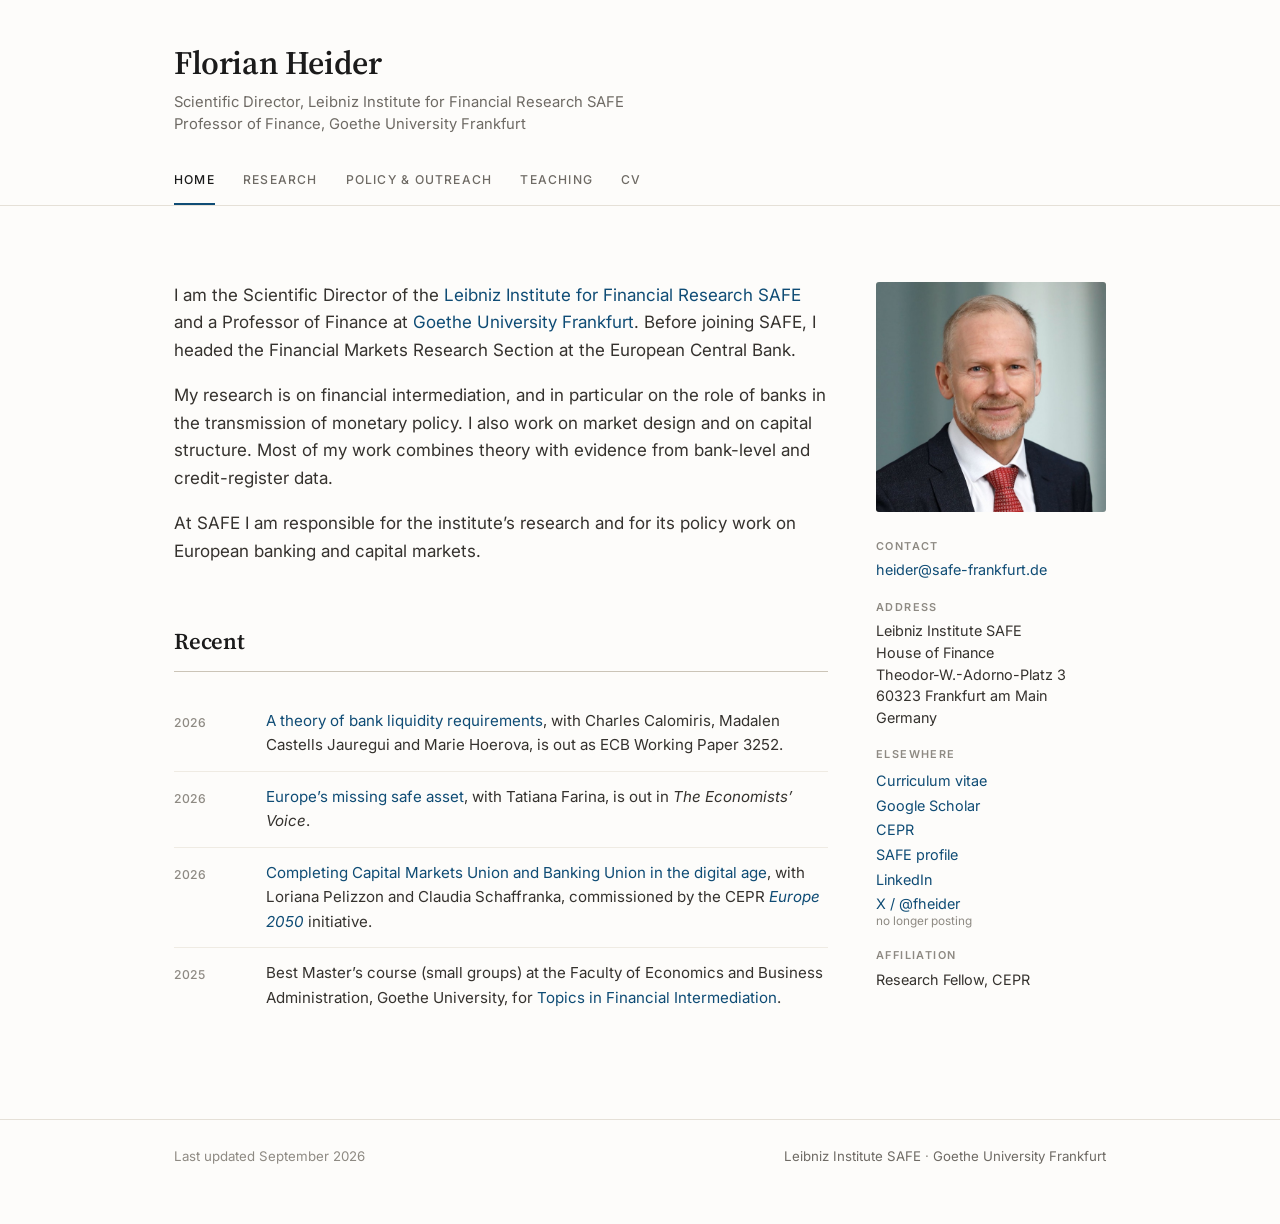
==== index.html @ 31ba9b54 "Rebuild the site: home, research, policy and outreach, teaching Replaces the placeholder page with a" ====
<!DOCTYPE html>
<html lang="en">
<head>
<meta charset="utf-8">
<meta name="viewport" content="width=device-width, initial-scale=1">
<title>Florian Heider</title>
<meta name="description" content="Florian Heider is Scientific Director of the Leibniz Institute for Financial Research SAFE and Professor of Finance at Goethe University Frankfurt.">
<meta name="author" content="Florian Heider">
<meta property="og:title" content="Florian Heider">
<meta property="og:description" content="Florian Heider is Scientific Director of the Leibniz Institute for Financial Research SAFE and Professor of Finance at Goethe University Frankfurt.">
<meta property="og:type" content="website">
<link rel="preconnect" href="https://fonts.googleapis.com">
<link rel="preconnect" href="https://fonts.gstatic.com" crossorigin>
<link href="https://fonts.googleapis.com/css2?family=Inter:wght@400;500;600&family=Source+Serif+4:opsz,wght@8..60,400;8..60,600&display=swap" rel="stylesheet">
<link rel="stylesheet" href="style.css">
</head>
<body>
<a class="skip" href="#main">Skip to content</a>

<header class="site-header">
  <div class="wrap">
    <a class="name" href="index.html">Florian Heider</a>
    <p class="role">Scientific Director, Leibniz Institute for Financial Research SAFE<br>
       Professor of Finance, Goethe University Frankfurt</p>
    <nav class="site-nav" aria-label="Main">
      <ul>
        <li><a href="index.html" aria-current="page">Home</a></li>
        <li><a href="research.html">Research</a></li>
        <li><a href="policy.html">Policy &amp; Outreach</a></li>
        <li><a href="teaching.html">Teaching</a></li>
        <li><a href="cv.pdf">CV</a></li>
      </ul>
    </nav>
  </div>
</header>

<main id="main" class="wrap">

<div class="home-grid">

  <div class="home-main">

    <div class="bio">
      <p>I am the Scientific Director of the <a href="https://safe-frankfurt.de/">Leibniz Institute
      for Financial Research SAFE</a> and a Professor of Finance at
      <a href="https://www.wiwi.uni-frankfurt.de/abteilungen/finance/home.html">Goethe University
      Frankfurt</a>. Before joining SAFE, I headed the Financial Markets Research Section at the
      European Central Bank.</p>

      <p>My research is on financial intermediation, and in particular on the role of banks in the
      transmission of monetary policy. I also work on market design and on capital structure. Most
      of my work combines theory with evidence from bank-level and credit-register data.</p>

      <p>At SAFE I am responsible for the institute&rsquo;s research and for its policy work on
      European banking and capital markets.</p>
    </div>

    <section class="recent">
      <h2 class="label">Recent</h2>
      <!-- To add an item: copy one <li> block, change the <time> and the text. Newest first. -->
      <ul class="news">
        <li>
          <time>2026</time>
          <p><a href="https://www.ecb.europa.eu/pub/pdf/scpwps/ecb.wp3252~91761af52b.en.pdf">A theory of bank liquidity requirements</a>, with
             Charles Calomiris, Madalen Castells Jauregui and Marie Hoerova, is out as ECB Working
             Paper 3252.</p>
        </li>
        <li>
          <time>2026</time>
          <p><a href="https://doi.org/10.1515/ev-2026-0018">Europe&rsquo;s missing safe asset</a>, with
             Tatiana Farina, is out in <em>The Economists&rsquo; Voice</em>.</p>
        </li>
        <li>
          <time>2026</time>
          <p><a href="https://cepr.org/publications/completing-capital-markets-union-and-banking-union-digital-age">Completing Capital Markets Union and Banking Union in the digital
             age</a>, with Loriana Pelizzon and Claudia Schaffranka, commissioned by the CEPR
             <a href="https://cepr.org/europe-2050-geometries-peace-power-and-prosperity"><em>Europe 2050</em></a> initiative.</p>
        </li>
        <li>
          <time>2025</time>
          <p>Best Master&rsquo;s course (small groups) at the Faculty of Economics and Business
             Administration, Goethe University, for
             <a href="teaching.html">Topics in Financial Intermediation</a>.</p>
        </li>
      </ul>
    </section>

  </div>

  <aside>
    <img class="portrait" src="heider.jpg" alt="Florian Heider">
    <div class="card">
      <dl>
        <dt>Contact</dt>
        <dd><a href="mailto:heider@safe-frankfurt.de">heider@safe-frankfurt.de</a></dd>

        <dt>Address</dt>
        <dd>Leibniz Institute SAFE<br>
            House of Finance<br>
            Theodor-W.-Adorno-Platz 3<br>
            60323 Frankfurt am Main<br>
            Germany</dd>

        <dt>Elsewhere</dt>
        <dd>
          <ul class="elsewhere">
            <li><a href="cv.pdf">Curriculum vitae</a></li>
            <li><a href="https://scholar.google.com/citations?user=aTjK3CoAAAAJ">Google Scholar</a></li>
            <li><a href="https://cepr.org/about/people/florian-heider">CEPR</a></li>
            <li><a href="https://safe-frankfurt.de/research/researchers/researchers-details/showauthor/1183-heider.html">SAFE profile</a></li>
            <li><a href="https://www.linkedin.com/in/florian-heider-169436">LinkedIn</a></li>
            <li><a href="https://x.com/fheider">X / @fheider</a>
                <span class="quiet">no longer posting</span></li>
          </ul>
        </dd>

        <dt>Affiliation</dt>
        <dd>Research Fellow, CEPR</dd>
      </dl>
    </div>
  </aside>

</div>

</main>

<footer class="site-footer">
  <div class="wrap">
    <span>Last updated September 2026</span>
    <span><a href="https://safe-frankfurt.de/">Leibniz Institute SAFE</a> &middot;
          <a href="https://www.wiwi.uni-frankfurt.de/abteilungen/finance/home.html">Goethe University Frankfurt</a></span>
  </div>
</footer>

</body>
</html>
---- style.css ----
/* ------------------------------------------------------------------
   florianheider.github.io
   Hand-written CSS. No build step, no framework.
   Edit the tokens in :root to change the look of the whole site.
------------------------------------------------------------------- */

:root {
  --bg:        #fdfcfa;
  --surface:   #ffffff;
  --ink:       #1b1b1b;
  --ink-2:     #35322e;
  --muted:     #6e6a64;
  --faint:     #8e8a83;
  --rule:      #e5e0d7;
  --rule-mid:  #cbc4b7;
  --rule-soft: #efebe3;
  --accent:    #0f4c75;
  --accent-2:  #14618f;
  --mark:      #f3efe6;

  --serif: "Source Serif 4", Georgia, "Times New Roman", serif;
  --sans:  "Inter", -apple-system, BlinkMacSystemFont, "Segoe UI", Helvetica, Arial, sans-serif;

  --measure: 720px;
  --gutter: 24px;
}

@media (prefers-color-scheme: dark) {
  :root:not([data-theme="light"]) {
    --bg:        #14151a;
    --surface:   #191b21;
    --ink:       #eceae5;
    --ink-2:     #cfccc5;
    --muted:     #9e9a93;
    --faint:     #857f77;
    --rule:      #2c2f38;
    --rule-mid:  #3f434d;
    --rule-soft: #24272e;
    --accent:    #7db6dd;
    --accent-2:  #9ccbeb;
    --mark:      #21242c;
  }
}

:root[data-theme="dark"] {
  --bg:        #14151a;
  --surface:   #191b21;
  --ink:       #eceae5;
  --ink-2:     #cfccc5;
  --muted:     #9e9a93;
  --faint:     #857f77;
  --rule:      #2c2f38;
  --rule-mid:  #3f434d;
  --rule-soft: #24272e;
  --accent:    #7db6dd;
  --accent-2:  #9ccbeb;
  --mark:      #21242c;
}

*, *::before, *::after { box-sizing: border-box; }

html { -webkit-text-size-adjust: 100%; }

body {
  margin: 0;
  background: var(--bg);
  color: var(--ink);
  font-family: var(--sans);
  font-size: 17px;
  line-height: 1.62;
  -webkit-font-smoothing: antialiased;
  text-rendering: optimizeLegibility;
}

.wrap {
  max-width: 980px;
  margin: 0 auto;
  padding: 0 var(--gutter);
}

/* ---------- links ---------- */

a { color: var(--accent); text-decoration: none; }
a:hover, a:focus-visible { color: var(--accent-2); text-decoration: underline; text-underline-offset: 2px; }

.skip {
  position: absolute; left: -9999px;
  background: var(--accent); color: #fff;
  padding: 10px 16px; z-index: 50;
}
.skip:focus { left: 12px; top: 12px; }

:focus-visible { outline: 2px solid var(--accent); outline-offset: 3px; }

/* ---------- header ---------- */

.site-header {
  border-bottom: 1px solid var(--rule);
  background: var(--bg);
  padding: 44px 0 0;
}

.name {
  display: inline-block;
  font-family: var(--serif);
  font-size: 2.05rem;
  font-weight: 600;
  letter-spacing: -0.012em;
  color: var(--ink);
  line-height: 1.15;
}
.name:hover { color: var(--ink); text-decoration: none; }

.role {
  margin: 8px 0 0;
  font-size: 0.925rem;
  line-height: 1.5;
  color: var(--muted);
  max-width: 70ch;
}

.site-nav { margin-top: 26px; }
.site-nav ul {
  list-style: none;
  margin: 0; padding: 0;
  display: flex;
  flex-wrap: wrap;
  gap: 4px 28px;
}
.site-nav a {
  display: inline-block;
  padding: 9px 0 13px;
  font-size: 0.76rem;
  font-weight: 500;
  letter-spacing: 0.1em;
  text-transform: uppercase;
  color: var(--muted);
  border-bottom: 2px solid transparent;
}
.site-nav a:hover { color: var(--ink); text-decoration: none; }
.site-nav a[aria-current="page"] {
  color: var(--ink);
  border-bottom-color: var(--accent);
}

/* ---------- main ---------- */

main.wrap { padding-top: 76px; padding-bottom: 24px; }

h1.page-title {
  font-family: var(--serif);
  font-size: 1.95rem;
  font-weight: 600;
  letter-spacing: -0.01em;
  margin: 0 0 6px;
  line-height: 1.2;
}

.page-intro {
  margin: 0 0 40px;
  color: var(--muted);
  max-width: var(--measure);
  font-size: 0.97rem;
}

/* section label — small caps rule, used across pages */
.label {
  font-family: var(--serif);
  font-size: 1.42rem;
  font-weight: 600;
  letter-spacing: -0.008em;
  color: var(--ink);
  margin: 0 0 24px;
  padding-bottom: 11px;
  border-bottom: 1px solid var(--rule-mid);
  max-width: var(--measure);
}

section + section { margin-top: 56px; }

/* Recent sits under the bio in the grid's left column */
.recent { margin-top: 58px; }

/* A page with no intro paragraph: the title would otherwise sit on the first section */
.page-title + section { margin-top: 66px; }

/* ---------- home ---------- */

.home-grid {
  display: grid;
  grid-template-columns: minmax(0, 1fr) 230px;
  gap: 48px;
  align-items: start;
}

.bio p { margin: 0 0 1.05em; max-width: var(--measure); color: var(--ink-2); }
.bio p:last-child { margin-bottom: 0; }
.bio strong { color: var(--ink); font-weight: 600; }

.portrait {
  width: 100%;
  height: auto;
  aspect-ratio: 1 / 1;
  object-fit: cover;
  object-position: 50% 28%;
  border-radius: 3px;
  display: block;
  background: var(--mark);
}

.card {
  margin-top: 26px;
  font-size: 0.9rem;
}
.card dl { margin: 0; }
.card dt {
  font-size: 0.68rem;
  font-weight: 600;
  letter-spacing: 0.13em;
  text-transform: uppercase;
  color: var(--faint);
  margin-top: 18px;
}
.card dt:first-child { margin-top: 0; }
.card dd { margin: 4px 0 0; color: var(--ink-2); line-height: 1.5; }
.card dd a { overflow-wrap: anywhere; }

.elsewhere { list-style: none; margin: 6px 0 0; padding: 0; }
.elsewhere li { margin-bottom: 3px; }
.quiet {
  display: block;
  font-size: 0.82em;
  color: var(--faint);
  line-height: 1.3;
  margin-top: -1px;
}

/* ---------- news ---------- */

.news { list-style: none; margin: 0; padding: 0; max-width: var(--measure); }
.news li {
  display: grid;
  grid-template-columns: 74px minmax(0, 1fr);
  gap: 18px;
  padding: 13px 0;
  border-bottom: 1px solid var(--rule-soft);
  font-size: 0.945rem;
}
.news li:last-child { border-bottom: 0; }
.news time {
  font-size: 0.76rem;
  font-weight: 500;
  letter-spacing: 0.06em;
  text-transform: uppercase;
  color: var(--faint);
  padding-top: 4px;
}
.news p { margin: 0; color: var(--ink-2); }

/* ---------- publications ---------- */

.pub {
  padding: 22px 0;
  border-bottom: 1px solid var(--rule-soft);
  max-width: var(--measure);
}
.pub:last-child { border-bottom: 0; }

.pub-title {
  font-family: var(--serif);
  font-size: 1.14rem;
  font-weight: 600;
  line-height: 1.34;
  margin: 0 0 5px;
  letter-spacing: -0.005em;
}
.pub-title a { color: var(--ink); }
.pub-title a:hover { color: var(--accent); text-decoration: none; }

.pub-meta {
  margin: 0 0 10px;
  font-size: 0.9rem;
  color: var(--muted);
}
.pub-meta em { font-style: italic; color: var(--ink-2); }

.pub-note {
  margin: 0 0 11px;
  font-size: 0.925rem;
  color: var(--ink-2);
  line-height: 1.58;
}

.pub-links { margin: 0; font-size: 0.82rem; display: flex; flex-wrap: wrap; gap: 6px 10px; }
.pub-links a {
  display: inline-block;
  padding: 2px 9px;
  border: 1px solid var(--rule);
  border-radius: 3px;
  color: var(--muted);
  letter-spacing: 0.01em;
}
.pub-links a:hover {
  color: var(--accent);
  border-color: var(--accent);
  text-decoration: none;
}

.pub-award {
  margin: 11px 0 0;
  font-size: 0.83rem;
  color: var(--faint);
  font-style: italic;
}

/* compact list, for policy pieces and short-form writing */
.items { list-style: none; margin: 0; padding: 0; max-width: var(--measure); }
.items li {
  padding: 15px 0;
  border-bottom: 1px solid var(--rule-soft);
  font-size: 0.945rem;
  line-height: 1.55;
}
.items li:last-child { border-bottom: 0; }
.items .t { color: var(--ink); font-weight: 500; }
.items .m { color: var(--muted); font-size: 0.89rem; display: block; margin-top: 2px; }

/* ---------- teaching ---------- */

.prose { max-width: var(--measure); }
.prose p { margin: 0 0 1.05em; color: var(--ink-2); }
.prose h3 {
  font-family: var(--serif);
  font-size: 1.1rem;
  font-weight: 600;
  margin: 30px 0 8px;
  color: var(--ink);
}
.prose ul { margin: 0 0 1.1em; padding-left: 1.15em; color: var(--ink-2); }
.prose li { margin-bottom: 6px; }

.note {
  margin: 0;
  padding: 16px 20px;
  background: var(--mark);
  border-left: 2px solid var(--accent);
  border-radius: 0 3px 3px 0;
  font-size: 0.925rem;
  color: var(--ink-2);
  max-width: var(--measure);
}
.note p { margin: 0 0 0.7em; }
.note p:last-child { margin-bottom: 0; }

/* ---------- footer ---------- */

.site-footer {
  margin-top: 72px;
  border-top: 1px solid var(--rule);
  padding: 26px 0 56px;
  font-size: 0.83rem;
  color: var(--faint);
}
.site-footer .wrap { display: flex; flex-wrap: wrap; gap: 8px 24px; justify-content: space-between; }
.site-footer a { color: var(--muted); }

/* ---------- responsive ---------- */

@media (max-width: 860px) {
  .home-grid { grid-template-columns: minmax(0, 1fr); gap: 36px; }
  .home-main { display: contents; }
  .bio    { order: 1; }
  aside   { order: 2; }
  .recent { order: 3; margin-top: 0; }
  .portrait { max-width: 260px; aspect-ratio: 1 / 1; }
}

@media (max-width: 640px) {
  body { font-size: 16px; }
  .site-header { padding-top: 32px; }
  .name { font-size: 1.68rem; }
  main.wrap { padding-top: 44px; }
  h1.page-title { font-size: 1.6rem; }
  .site-nav ul { gap: 2px 20px; }
  .news li { grid-template-columns: minmax(0, 1fr); gap: 3px; }
  .news time { padding-top: 0; }
  .site-footer .wrap { flex-direction: column; }
}

@media print {
  .site-nav, .site-footer, .portrait { display: none; }
  body { font-size: 11pt; color: #000; background: #fff; }
  a { color: #000; }
}
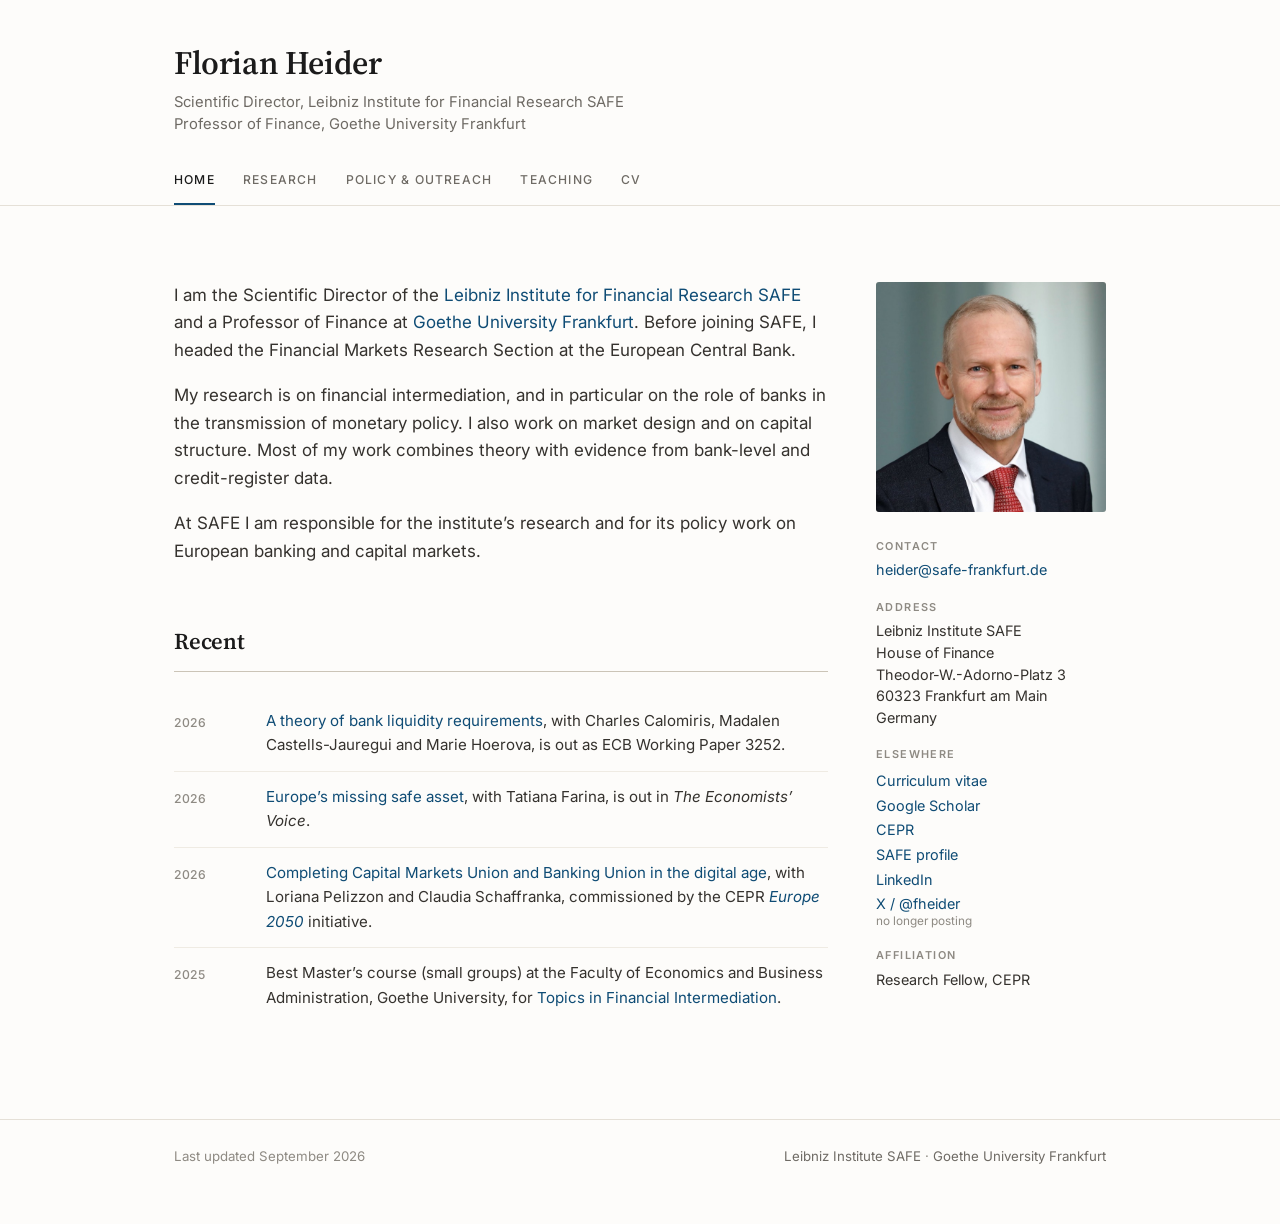
==== commit 21abea91: "Hyphenate Castells-Jauregui; refresh the published CV The CV source was updated on 19 September. Alm" ====
--- a/index.html
+++ b/index.html
@@ -62,7 +62,7 @@
         <li>
           <time>2026</time>
           <p><a href="https://www.ecb.europa.eu/pub/pdf/scpwps/ecb.wp3252~91761af52b.en.pdf">A theory of bank liquidity requirements</a>, with
-             Charles Calomiris, Madalen Castells Jauregui and Marie Hoerova, is out as ECB Working
+             Charles Calomiris, Madalen Castells-Jauregui and Marie Hoerova, is out as ECB Working
              Paper 3252.</p>
         </li>
         <li>
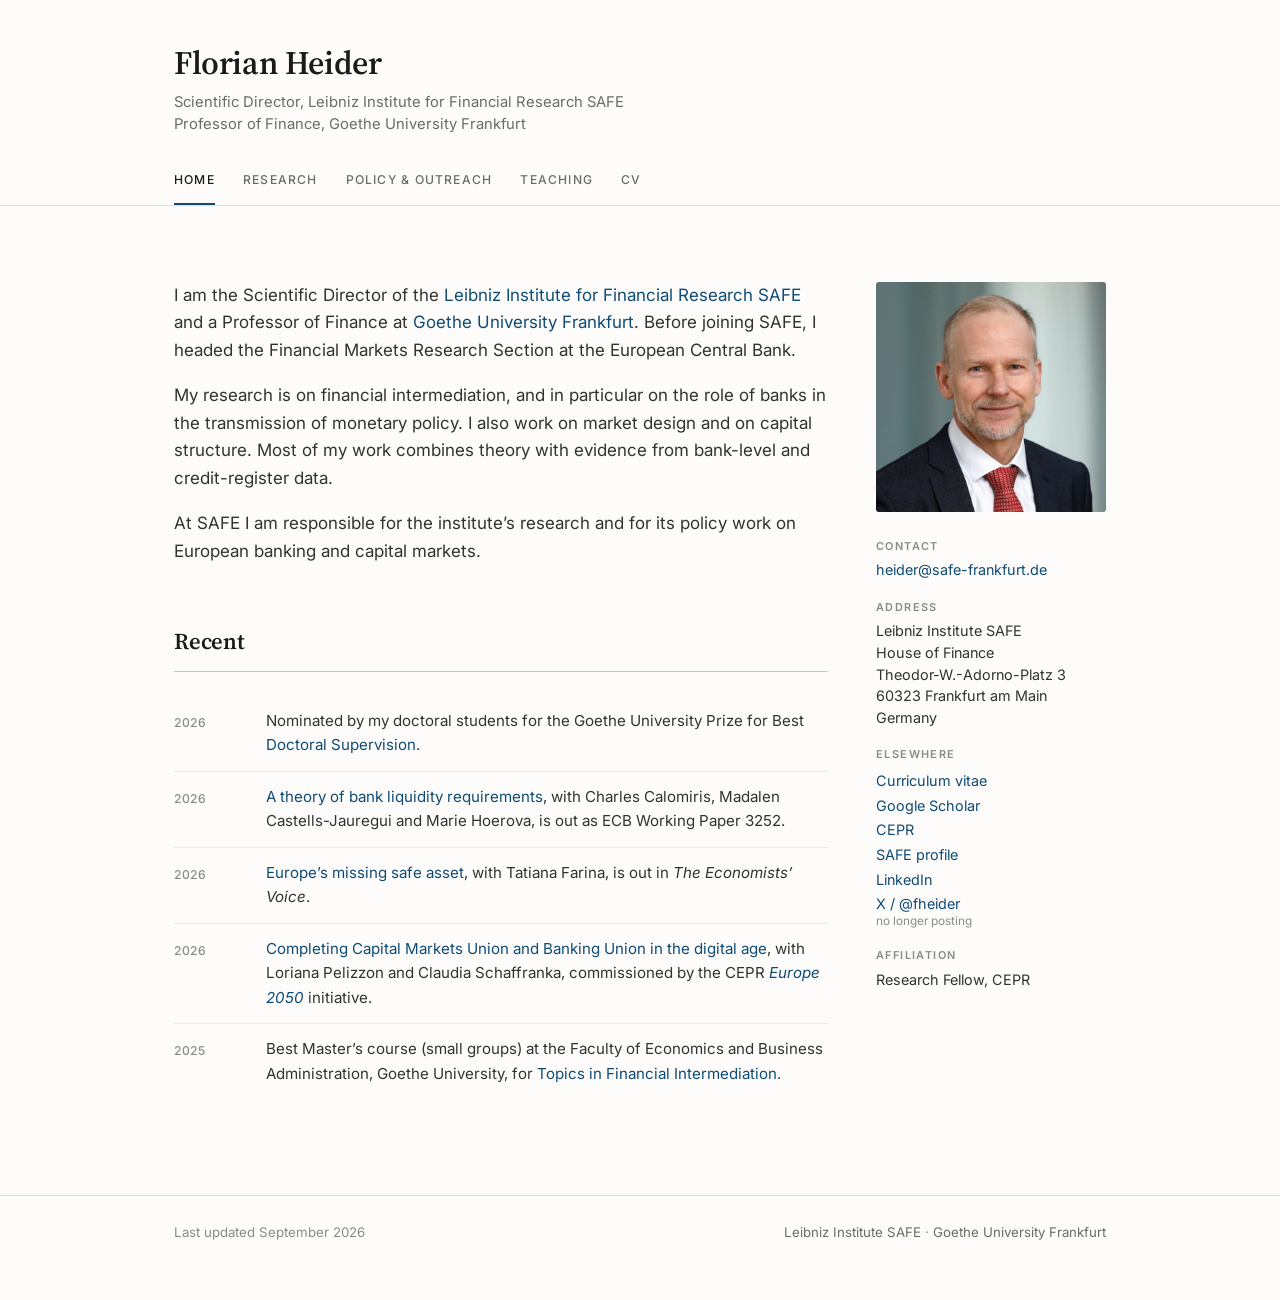
==== commit 0c053912: "Show the supervision nomination on the site Added under the doctoral students list on the teaching p" ====
--- a/index.html
+++ b/index.html
@@ -59,6 +59,11 @@
       <h2 class="label">Recent</h2>
       <!-- To add an item: copy one <li> block, change the <time> and the text. Newest first. -->
       <ul class="news">
+        <li>
+          <time>2026</time>
+          <p>Nominated by my doctoral students for the Goethe University Prize for Best
+             <a href="teaching.html">Doctoral Supervision</a>.</p>
+        </li>
         <li>
           <time>2026</time>
           <p><a href="https://www.ecb.europa.eu/pub/pdf/scpwps/ecb.wp3252~91761af52b.en.pdf">A theory of bank liquidity requirements</a>, with
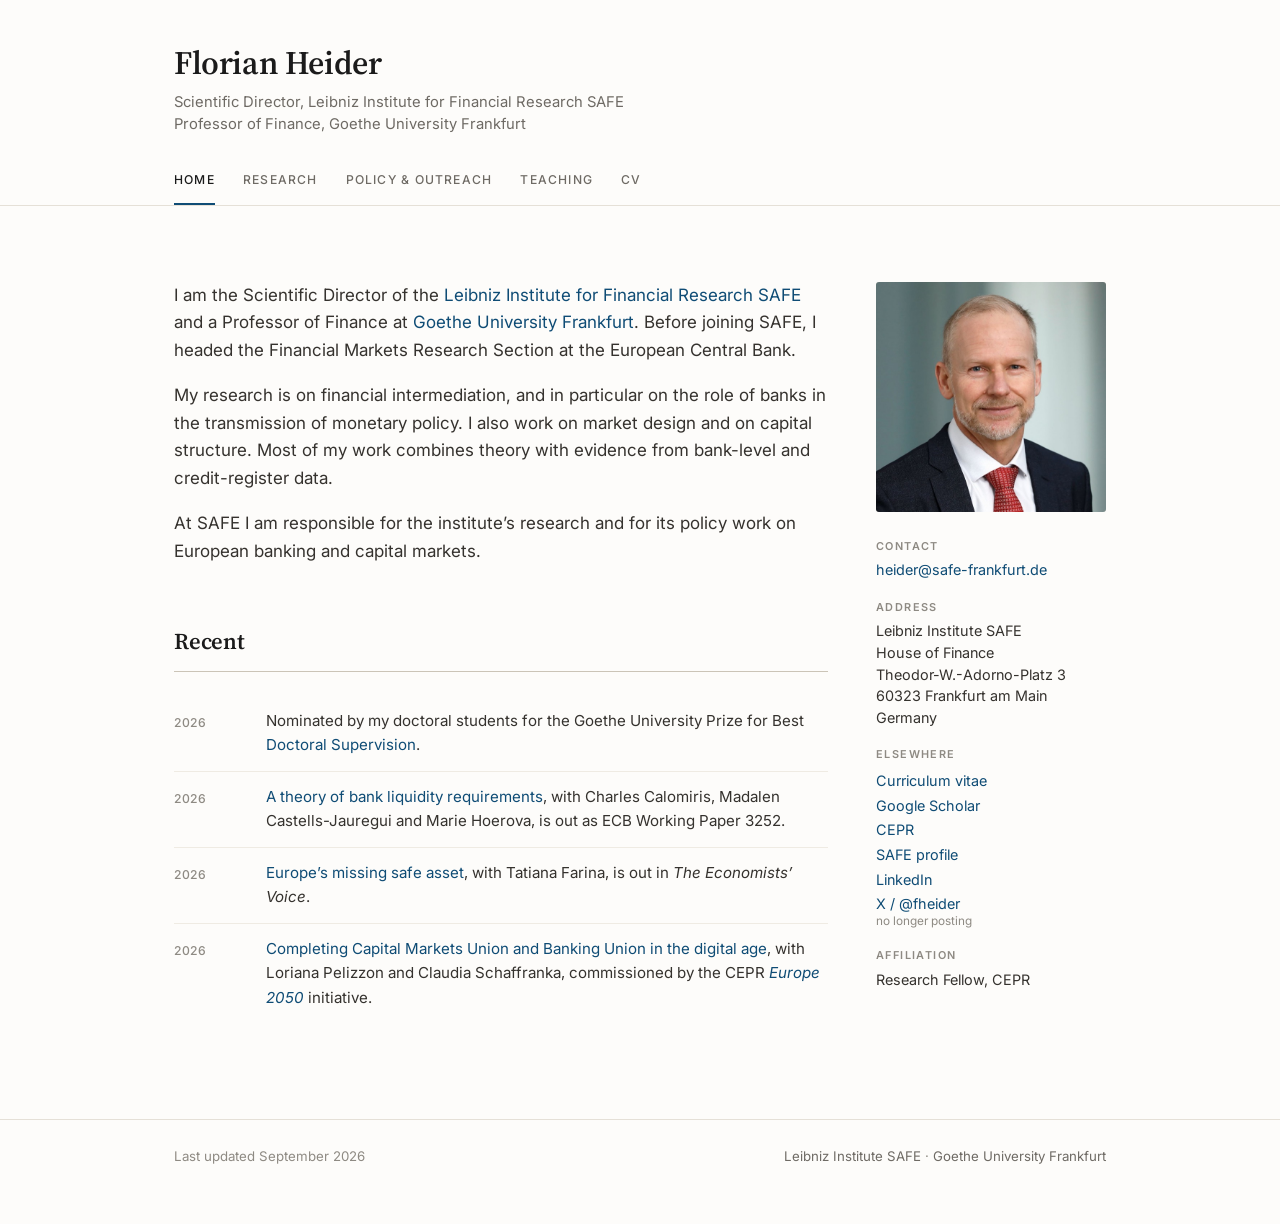
==== commit 49466d97: "Drop the 2025 course award from Recent Recent is back to four items, all 2026. The course ranking is" ====
--- a/index.html
+++ b/index.html
@@ -81,12 +81,6 @@
              age</a>, with Loriana Pelizzon and Claudia Schaffranka, commissioned by the CEPR
              <a href="https://cepr.org/europe-2050-geometries-peace-power-and-prosperity"><em>Europe 2050</em></a> initiative.</p>
         </li>
-        <li>
-          <time>2025</time>
-          <p>Best Master&rsquo;s course (small groups) at the Faculty of Economics and Business
-             Administration, Goethe University, for
-             <a href="teaching.html">Topics in Financial Intermediation</a>.</p>
-        </li>
       </ul>
     </section>
 
